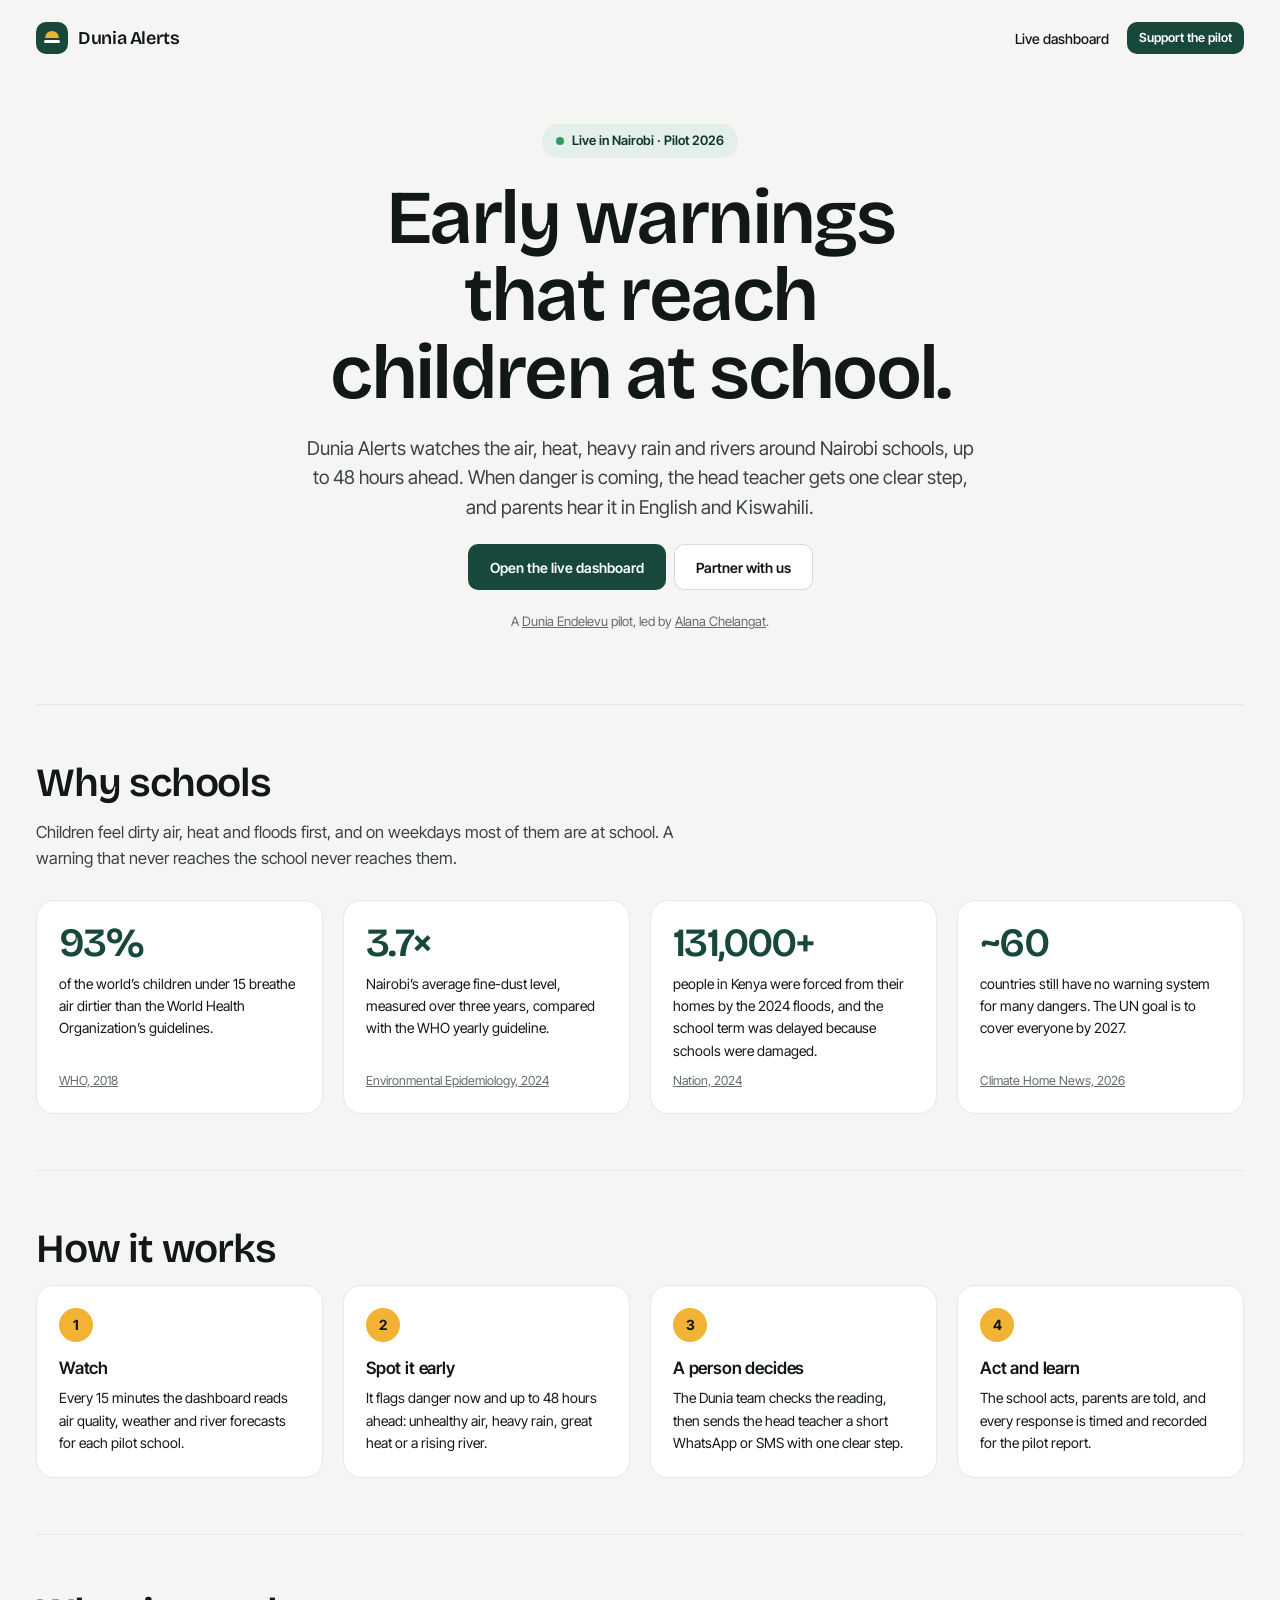
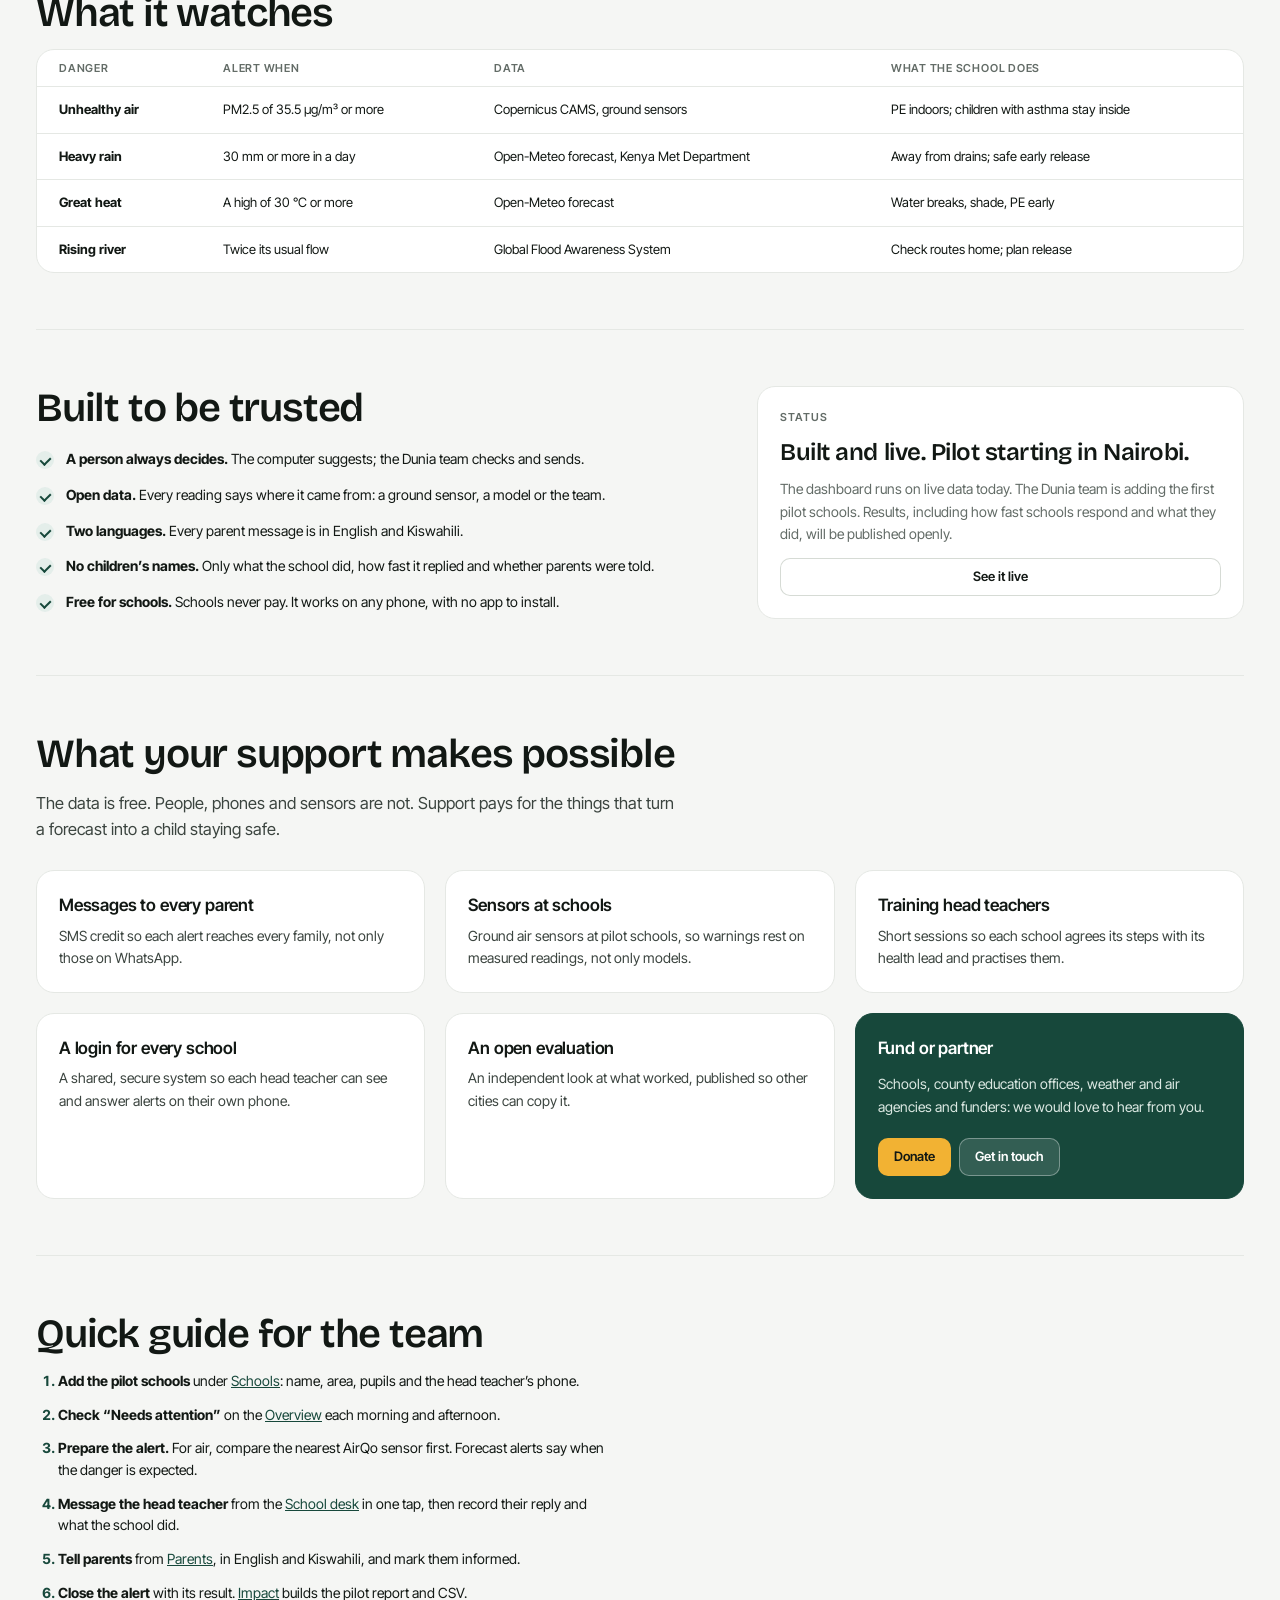
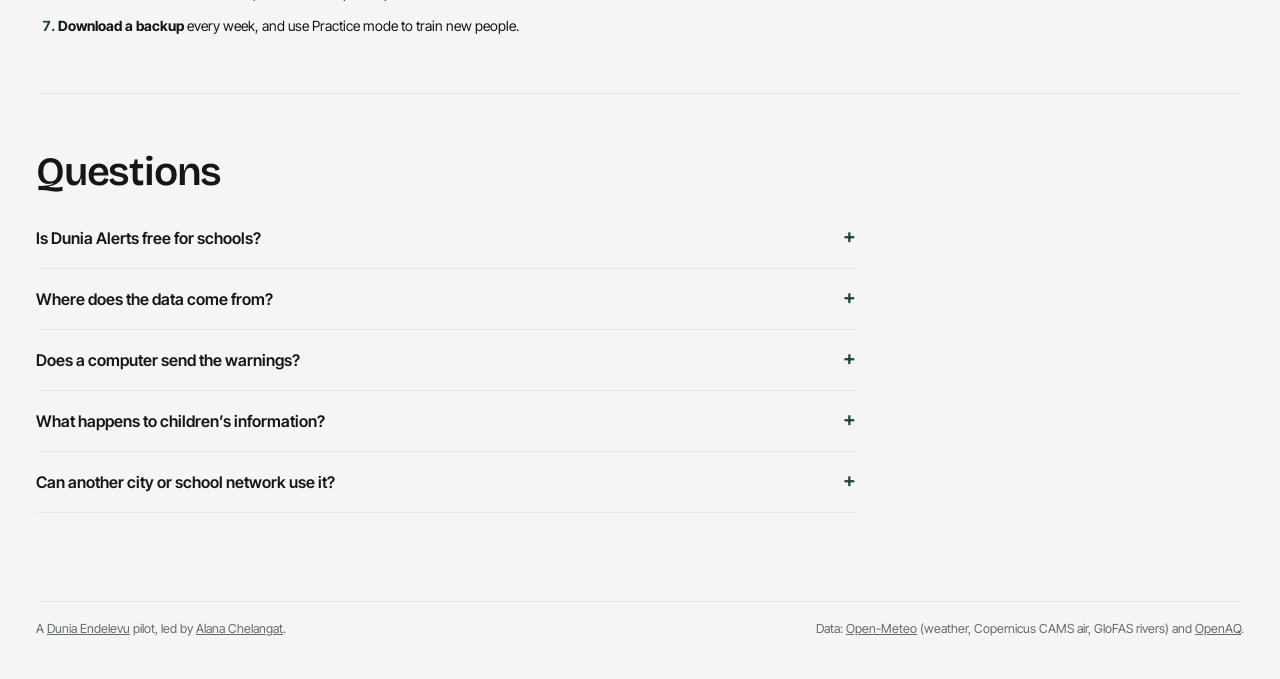
==== about.html @ e5a8f864 "Add funder-facing About page, SEO and security hardening - about.html (/about): why schools, how it " ====
<!doctype html>
<html lang="en">
<head>
<meta charset="utf-8">
<meta name="viewport" content="width=device-width, initial-scale=1, viewport-fit=cover">
<title>About Dunia Alerts · Early warnings for schools in Nairobi</title>
<meta name="description" content="Dunia Alerts warns Nairobi schools about unhealthy air, heat, heavy rain and rising rivers up to 48 hours ahead, and helps head teachers act in time. A Dunia Endelevu pilot led by Alana Chelangat.">
<link rel="canonical" href="https://dunia-alerts.vercel.app/about">
<meta name="theme-color" content="#F5F6F4">
<meta property="og:type" content="website">
<meta property="og:site_name" content="Dunia Alerts">
<meta property="og:title" content="Dunia Alerts · Early warnings that reach children at school">
<meta property="og:description" content="Live air, heat, rain and river warnings for Nairobi schools, with one clear step for the head teacher and messages for parents in English and Kiswahili.">
<meta property="og:url" content="https://dunia-alerts.vercel.app/about">
<meta property="og:image" content="https://dunia-alerts.vercel.app/og-image.png">
<meta property="og:image:width" content="1200">
<meta property="og:image:height" content="630">
<meta property="og:image:alt" content="Dunia Alerts dashboard showing air quality at Nairobi schools and warnings for the next 48 hours">
<meta property="og:locale" content="en_KE">
<meta name="twitter:card" content="summary_large_image">
<meta name="twitter:title" content="Dunia Alerts · Early warnings that reach children at school">
<meta name="twitter:description" content="Live air, heat, rain and river warnings for Nairobi schools. A Dunia Endelevu pilot.">
<meta name="twitter:image" content="https://dunia-alerts.vercel.app/og-image.png">
<link rel="icon" href="favicon.svg" type="image/svg+xml">
<link rel="apple-touch-icon" href="apple-touch-icon.png">
<link rel="manifest" href="site.webmanifest">
<link rel="preload" href="assets/fonts/bricolage-grotesque-latin-wght-normal.woff2" as="font" type="font/woff2" crossorigin>
<link rel="stylesheet" href="assets/app.css">
<script type="application/ld+json">
{
  "@context": "https://schema.org",
  "@graph": [
    {
      "@type": "WebApplication",
      "@id": "https://dunia-alerts.vercel.app/#app",
      "name": "Dunia Alerts",
      "url": "https://dunia-alerts.vercel.app/",
      "description": "Early warning dashboard for schools in Nairobi, Kenya: unhealthy air, heat, heavy rain and rising rivers up to 48 hours ahead, with steps for head teachers and messages for parents in English and Kiswahili.",
      "applicationCategory": "EducationalApplication",
      "operatingSystem": "Any (web browser)",
      "inLanguage": ["en", "sw"],
      "isAccessibleForFree": true,
      "offers": { "@type": "Offer", "price": "0", "priceCurrency": "KES" },
      "areaServed": { "@type": "City", "name": "Nairobi", "containedInPlace": { "@type": "Country", "name": "Kenya" } },
      "publisher": { "@id": "https://dunia-endelevu.vercel.app/#org" },
      "screenshot": "https://dunia-alerts.vercel.app/og-image.png"
    },
    {
      "@type": "NGO",
      "@id": "https://dunia-endelevu.vercel.app/#org",
      "name": "Dunia Endelevu",
      "url": "https://dunia-endelevu.vercel.app/",
      "founder": { "@type": "Person", "name": "Alana Chelangat", "url": "https://alanachelangat.com/" },
      "areaServed": "Kenya"
    },
    {
      "@type": "FAQPage",
      "mainEntity": [
        { "@type": "Question", "name": "Is Dunia Alerts free for schools?", "acceptedAnswer": { "@type": "Answer", "text": "Yes. Schools never pay. The pilot is run by Dunia Endelevu and supported by donors." } },
        { "@type": "Question", "name": "Where does the data come from?", "acceptedAnswer": { "@type": "Answer", "text": "Weather forecasts from Open-Meteo, air quality from the Copernicus Atmosphere Monitoring Service, river flow from the Global Flood Awareness System, and, where available, ground sensors through OpenAQ, including AirQo sensors in Nairobi." } },
        { "@type": "Question", "name": "Does a computer send the warnings?", "acceptedAnswer": { "@type": "Answer", "text": "No. The dashboard suggests an alert when a reading or forecast crosses a safe level. A person on the Dunia team checks it and decides to send it." } },
        { "@type": "Question", "name": "What happens to children's information?", "acceptedAnswer": { "@type": "Answer", "text": "Dunia Alerts never records children's names. It records what the school did, how fast it replied and whether parents were told." } }
      ]
    }
  ]
}
</script>
</head>
<body class="page-about">
<a class="skip" href="#main">Skip to content</a>
<div class="wrap">
  <header class="top top--about">
    <a class="brand" href="./" aria-label="Dunia Alerts, live dashboard">
      <span class="brand__mark" aria-hidden="true"></span>
      <span class="brand__name">Dunia Alerts</span>
    </a>
    <nav class="about-nav" aria-label="Site">
      <a href="./">Live dashboard</a>
      <a class="btn btn--sm" href="https://dunia-endelevu.vercel.app/donate.html">Support the pilot</a>
    </nav>
  </header>

  <main id="main" class="about">
    <section class="a-hero">
      <span class="chip-pill"><span class="pulse" aria-hidden="true"></span>Live in Nairobi · Pilot 2026</span>
      <h1>Early warnings that reach children at school.</h1>
      <p class="a-lead">Dunia Alerts watches the air, heat, heavy rain and rivers around Nairobi schools, up to 48 hours ahead. When danger is coming, the head teacher gets one clear step, and parents hear it in English and Kiswahili.</p>
      <div class="btns a-cta">
        <a class="btn" href="./">Open the live dashboard</a>
        <a class="btn btn--ghost" href="https://dunia-endelevu.vercel.app/contact.html">Partner with us</a>
      </div>
      <p class="a-by">A <a href="https://dunia-endelevu.vercel.app/">Dunia Endelevu</a> pilot, led by <a href="https://alanachelangat.com/">Alana Chelangat</a>.</p>
    </section>

    <section class="a-sec" aria-labelledby="why">
      <h2 id="why">Why schools</h2>
      <p class="a-intro">Children feel dirty air, heat and floods first, and on weekdays most of them are at school. A warning that never reaches the school never reaches them.</p>
      <div class="a-facts">
        <article class="card"><span class="a-num">93%</span><p>of the world’s children under 15 breathe air dirtier than the World Health Organization’s guidelines.</p><a class="a-src" href="https://www.paho.org/en/news/29-10-2018-more-90-worlds-children-breathe-toxic-air-every-day">WHO, 2018</a></article>
        <article class="card"><span class="a-num">3.7×</span><p>Nairobi’s average fine-dust level, measured over three years, compared with the WHO yearly guideline.</p><a class="a-src" href="https://pmc.ncbi.nlm.nih.gov/articles/PMC11115977">Environmental Epidemiology, 2024</a></article>
        <article class="card"><span class="a-num">131,000+</span><p>people in Kenya were forced from their homes by the 2024 floods, and the school term was delayed because schools were damaged.</p><a class="a-src" href="https://nation.africa/kenya/news/education/cs-machogu-postpones-opening-of-schools-to-may-6-4606688">Nation, 2024</a></article>
        <article class="card"><span class="a-num">~60</span><p>countries still have no warning system for many dangers. The UN goal is to cover everyone by 2027.</p><a class="a-src" href="https://www.climatechangenews.com/2026/09/23/despite-real-progress-third-of-countries-still-lack-early-warning-systems/">Climate Home News, 2026</a></article>
      </div>
    </section>

    <section class="a-sec" aria-labelledby="how">
      <h2 id="how">How it works</h2>
      <ol class="a-steps">
        <li class="card"><span class="a-step">1</span><h3>Watch</h3><p>Every 15 minutes the dashboard reads air quality, weather and river forecasts for each pilot school.</p></li>
        <li class="card"><span class="a-step">2</span><h3>Spot it early</h3><p>It flags danger now and up to 48 hours ahead: unhealthy air, heavy rain, great heat or a rising river.</p></li>
        <li class="card"><span class="a-step">3</span><h3>A person decides</h3><p>The Dunia team checks the reading, then sends the head teacher a short WhatsApp or SMS with one clear step.</p></li>
        <li class="card"><span class="a-step">4</span><h3>Act and learn</h3><p>The school acts, parents are told, and every response is timed and recorded for the pilot report.</p></li>
      </ol>
    </section>

    <section class="a-sec" aria-labelledby="watch">
      <h2 id="watch">What it watches</h2>
      <div class="card a-table a-table--stack">
        <div class="tablewrap">
          <table>
            <thead><tr><th>Danger</th><th>Alert when</th><th>Data</th><th>What the school does</th></tr></thead>
            <tbody>
              <tr><td data-label="Danger"><b>Unhealthy air</b></td><td data-label="Alert when">PM2.5 of 35.5 µg/m³ or more</td><td data-label="Data">Copernicus CAMS, ground sensors</td><td data-label="What the school does">PE indoors; children with asthma stay inside</td></tr>
              <tr><td data-label="Danger"><b>Heavy rain</b></td><td data-label="Alert when">30 mm or more in a day</td><td data-label="Data">Open-Meteo forecast, Kenya Met Department</td><td data-label="What the school does">Away from drains; safe early release</td></tr>
              <tr><td data-label="Danger"><b>Great heat</b></td><td data-label="Alert when">A high of 30 °C or more</td><td data-label="Data">Open-Meteo forecast</td><td data-label="What the school does">Water breaks, shade, PE early</td></tr>
              <tr><td data-label="Danger"><b>Rising river</b></td><td data-label="Alert when">Twice its usual flow</td><td data-label="Data">Global Flood Awareness System</td><td data-label="What the school does">Check routes home; plan release</td></tr>
            </tbody>
          </table>
        </div>
      </div>
    </section>

    <section class="a-sec a-split" aria-labelledby="trust">
      <div>
        <h2 id="trust">Built to be trusted</h2>
        <ul class="a-ticks">
          <li><b>A person always decides.</b> The computer suggests; the Dunia team checks and sends.</li>
          <li><b>Open data.</b> Every reading says where it came from: a ground sensor, a model or the team.</li>
          <li><b>Two languages.</b> Every parent message is in English and Kiswahili.</li>
          <li><b>No children’s names.</b> Only what the school did, how fast it replied and whether parents were told.</li>
          <li><b>Free for schools.</b> Schools never pay. It works on any phone, with no app to install.</li>
        </ul>
      </div>
      <div class="card a-status">
        <span class="label">Status</span>
        <p class="a-status__big">Built and live. Pilot starting in Nairobi.</p>
        <p class="muted">The dashboard runs on live data today. The Dunia team is adding the first pilot schools. Results, including how fast schools respond and what they did, will be published openly.</p>
        <a class="btn btn--ghost btn--block" href="./">See it live</a>
      </div>
    </section>

    <section class="a-sec" aria-labelledby="fund">
      <h2 id="fund">What your support makes possible</h2>
      <p class="a-intro">The data is free. People, phones and sensors are not. Support pays for the things that turn a forecast into a child staying safe.</p>
      <div class="a-grid">
        <article class="card"><h3>Messages to every parent</h3><p>SMS credit so each alert reaches every family, not only those on WhatsApp.</p></article>
        <article class="card"><h3>Sensors at schools</h3><p>Ground air sensors at pilot schools, so warnings rest on measured readings, not only models.</p></article>
        <article class="card"><h3>Training head teachers</h3><p>Short sessions so each school agrees its steps with its health lead and practises them.</p></article>
        <article class="card"><h3>A login for every school</h3><p>A shared, secure system so each head teacher can see and answer alerts on their own phone.</p></article>
        <article class="card"><h3>An open evaluation</h3><p>An independent look at what worked, published so other cities can copy it.</p></article>
        <article class="card a-cta-card"><h3>Fund or partner</h3><p>Schools, county education offices, weather and air agencies and funders: we would love to hear from you.</p><div class="btns"><a class="btn btn--sun" href="https://dunia-endelevu.vercel.app/donate.html">Donate</a><a class="btn btn--light" href="https://dunia-endelevu.vercel.app/contact.html">Get in touch</a></div></article>
      </div>
    </section>

    <section class="a-sec" aria-labelledby="guide">
      <h2 id="guide">Quick guide for the team</h2>
      <ol class="a-guide">
        <li><b>Add the pilot schools</b> under <a href="./#schools">Schools</a>: name, area, pupils and the head teacher’s phone.</li>
        <li><b>Check “Needs attention”</b> on the <a href="./#overview">Overview</a> each morning and afternoon.</li>
        <li><b>Prepare the alert.</b> For air, compare the nearest AirQo sensor first. Forecast alerts say when the danger is expected.</li>
        <li><b>Message the head teacher</b> from the <a href="./#desk">School desk</a> in one tap, then record their reply and what the school did.</li>
        <li><b>Tell parents</b> from <a href="./#parents">Parents</a>, in English and Kiswahili, and mark them informed.</li>
        <li><b>Close the alert</b> with its result. <a href="./#impact">Impact</a> builds the pilot report and CSV.</li>
        <li><b>Download a backup</b> every week, and use Practice mode to train new people.</li>
      </ol>
    </section>

    <section class="a-sec" aria-labelledby="faq">
      <h2 id="faq">Questions</h2>
      <div class="a-faq">
        <details><summary>Is Dunia Alerts free for schools?</summary><p>Yes. Schools never pay. The pilot is run by Dunia Endelevu and supported by donors.</p></details>
        <details><summary>Where does the data come from?</summary><p>Weather forecasts from Open-Meteo, air quality from the Copernicus Atmosphere Monitoring Service, river flow from the Global Flood Awareness System, and, where available, ground sensors through OpenAQ, including AirQo sensors in Nairobi.</p></details>
        <details><summary>Does a computer send the warnings?</summary><p>No. The dashboard suggests an alert when a reading or forecast crosses a safe level. A person on the Dunia team checks it and decides to send it.</p></details>
        <details><summary>What happens to children’s information?</summary><p>Dunia Alerts never records children’s names. It records what the school did, how fast it replied and whether parents were told. The pilot’s records stay on the Dunia team’s device and in its backups.</p></details>
        <details><summary>Can another city or school network use it?</summary><p>We hope so. Get in touch through Dunia Endelevu and we will share what we learn from the pilot.</p></details>
      </div>
    </section>
  </main>

  <footer class="foot">
    <span>A <a href="https://dunia-endelevu.vercel.app/">Dunia Endelevu</a> pilot, led by <a href="https://alanachelangat.com/">Alana Chelangat</a>.</span>
    <span>Data: <a href="https://open-meteo.com/">Open-Meteo</a> (weather, Copernicus CAMS air, GloFAS rivers) and <a href="https://openaq.org/">OpenAQ</a>.</span>
  </footer>
</div>
</body>
</html>
---- assets/app.css ----
/* Dunia Alerts. One light, quiet look: white cards on a pale ground, one evergreen accent,
   colour kept for meaning (air bands, rain, heat, status). */
@font-face { font-family: "Inter Tight"; src: url("fonts/inter-tight-latin-wght-normal.woff2") format("woff2"); font-weight: 100 900; font-display: swap; }
@font-face { font-family: "Bricolage Grotesque"; src: url("fonts/bricolage-grotesque-latin-wght-normal.woff2") format("woff2"); font-weight: 200 800; font-display: swap; }

:root {
  color-scheme: light;
  --ground: #F5F6F4;
  --card: #FFFFFF;
  --soft: #F3F5F2;
  --line: #E5E8E4;
  --line-2: #D6DBD5;
  --ink: #121814;
  --ink-2: #3B443F;
  --muted: #636C67;
  --faint: #A4ABA7;
  --accent: #17483B;
  --accent-2: #0F362C;
  --accent-soft: #E4EEEA;
  --sun: #F2B233;
  --sun-soft: #FDF2D8;
  --aq-good: #3BAE6E; --aq-moderate: #D9B22F; --aq-usg: #EE8424; --aq-unhealthy: #DD4339; --aq-very: #8A4CCB; --aq-hazardous: #7A1D2C;
  --rain: #3B78D4; --heat: #E5602A; --ok: #2E9A5F; --wait: #D98A1C; --bad: #C8423A;
  --display: "Bricolage Grotesque", "Inter Tight", system-ui, sans-serif;
  --ui: "Inter Tight", system-ui, -apple-system, "Segoe UI", Roboto, sans-serif;
  --mono: ui-monospace, "SFMono-Regular", Menlo, Consolas, monospace;
  --r: 18px;
  --gap: 20px;
  --gutter: max(16px, env(safe-area-inset-left, 0px));
}
* { box-sizing: border-box; }
html { -webkit-text-size-adjust: 100%; }
body { margin: 0; background: var(--ground); color: var(--ink); font-family: var(--ui); font-size: 14px; line-height: 1.5; -webkit-font-smoothing: antialiased; }
button, input, select, textarea { font: inherit; color: inherit; }
button { cursor: pointer; }
a { color: var(--accent); }
:focus-visible { outline: 2px solid var(--accent); outline-offset: 2px; border-radius: 6px; }
.num { font-variant-numeric: tabular-nums; }
.muted { color: var(--muted); }
.mono { font-family: var(--mono); font-size: 11.5px; white-space: nowrap; color: var(--muted); }
.label { font-size: 11px; font-weight: 600; letter-spacing: .08em; text-transform: uppercase; color: var(--muted); }
.sr { position: absolute; width: 1px; height: 1px; overflow: hidden; clip: rect(0 0 0 0); white-space: nowrap; }
.skip { position: absolute; left: -999px; top: 8px; z-index: 50; padding: 8px 12px; border-radius: 8px; background: var(--ink); color: #fff; }
.skip:focus { left: 8px; }

.wrap { max-width: 1240px; margin: 0 auto; padding: 0 max(var(--gutter), env(safe-area-inset-right, 0px)) 40px var(--gutter); }

/* header */
.top { display: grid; grid-template-columns: 1fr auto 1fr; align-items: center; gap: 16px; min-height: 76px; }
.brand { justify-self: start; display: inline-flex; align-items: center; gap: 10px; color: var(--ink); text-decoration: none; }
.brand__mark { position: relative; flex: 0 0 auto; width: 32px; height: 32px; border-radius: 10px; background: var(--accent); }
.brand__mark::before { content: ""; position: absolute; left: 9px; top: 9px; width: 14px; height: 7px; border-radius: 7px 7px 0 0; background: var(--sun); }
.brand__mark::after { content: ""; position: absolute; left: 8px; right: 8px; top: 18px; height: 3px; border-radius: 2px; background: #fff; }
.brand__name { font-family: var(--display); font-weight: 600; font-size: 18px; letter-spacing: -0.02em; }
.seg { display: inline-flex; gap: 2px; padding: 3px; border-radius: 12px; background: #ECEFEB; }
.seg button { display: inline-flex; align-items: center; justify-content: center; gap: 7px; border: 0; background: none; padding: 7px 14px; border-radius: 9px; font-size: 13px; font-weight: 500; color: var(--ink-2); white-space: nowrap; }
.seg button:hover { color: var(--ink); }
.seg button[aria-pressed="true"], .seg button[aria-current="page"] { background: #fff; color: var(--ink); box-shadow: 0 1px 2px rgba(18, 24, 20, .08), 0 0 0 1px rgba(18, 24, 20, .04); }
.modes { justify-self: end; }
.bar-end .modes { justify-self: auto; }
.tabs { display: inline-flex; gap: 2px; padding: 3px; border-radius: 12px; background: #ECEFEB; }
.tabs button { display: inline-flex; align-items: center; gap: 7px; border: 0; background: none; padding: 8px 14px; border-radius: 9px; font-size: 13px; font-weight: 500; color: var(--ink-2); white-space: nowrap; }
.tabs button:hover { color: var(--ink); }
.tabs button[aria-current="page"] { background: #fff; color: var(--ink); box-shadow: 0 1px 2px rgba(18, 24, 20, .08), 0 0 0 1px rgba(18, 24, 20, .04); }
.tabs svg { width: 17px; height: 17px; fill: none; stroke: currentColor; stroke-width: 1.8; stroke-linecap: round; stroke-linejoin: round; }

.note { display: flex; flex-wrap: wrap; justify-content: center; align-items: center; gap: 6px 12px; width: fit-content; max-width: 100%; margin: 0 auto 24px; padding: 7px 14px; border-radius: 999px; background: var(--sun-soft); color: #6B4A06; font-size: 13px; text-align: center; }
.note--live { background: var(--accent-soft); color: var(--accent-2); }
.note--warn { background: #FBE6E3; color: #7A2620; }
.note b { font-weight: 600; }

main { display: flex; flex-direction: column; gap: var(--gap); outline: none; }

/* building blocks */
.card { min-width: 0; background: var(--card); border: 1px solid var(--line); border-radius: var(--r); padding: 22px; }
.card--flush { padding: 0; overflow: hidden; }
.card__head { display: flex; flex-wrap: wrap; align-items: center; justify-content: space-between; gap: 8px 12px; margin-bottom: 16px; }
.card__title { margin: 0; font-size: 15px; font-weight: 600; letter-spacing: -0.005em; }
.h { margin: 0; font-family: var(--display); font-weight: 600; font-size: 22px; letter-spacing: -0.02em; line-height: 1.15; }
.stack { display: flex; flex-direction: column; gap: var(--gap); min-width: 0; }
.vstack { display: flex; flex-direction: column; gap: 10px; }
.row { display: flex; align-items: baseline; justify-content: space-between; gap: 12px; }
.row > :last-child { text-align: right; }
.divider { height: 1px; background: var(--line); margin: 18px 0; border: 0; }
.grid-main { display: grid; grid-template-columns: minmax(0, 1fr) 340px; gap: var(--gap); align-items: start; }
.grid-2 { display: grid; grid-template-columns: repeat(2, minmax(0, 1fr)); gap: var(--gap); }
.span-2 { grid-column: 1 / -1; }
.grid-main--fill { align-items: stretch; }
.card--map { display: flex; flex-direction: column; }
.card--map .mapbox { flex: 1; display: flex; align-items: center; }

.stats { display: grid; grid-template-columns: repeat(4, minmax(0, 1fr)); gap: var(--gap); }
.stats--5 { grid-template-columns: repeat(5, minmax(0, 1fr)); }
.tile { background: var(--card); border: 1px solid var(--line); border-radius: var(--r); padding: 18px 20px; display: flex; flex-direction: column; gap: 4px; min-width: 0; }
.tile__value { font-family: var(--display); font-weight: 600; font-size: 30px; letter-spacing: -0.03em; line-height: 1.1; display: flex; align-items: baseline; gap: 8px; flex-wrap: wrap; }
.tile__value small { font-family: var(--ui); font-size: 13px; font-weight: 500; letter-spacing: 0; color: var(--muted); }
.tile__sub { font-size: 12.5px; color: var(--muted); }

.btn { display: inline-flex; align-items: center; justify-content: center; gap: 8px; min-height: 38px; padding: 0 16px; border-radius: 10px; border: 0; background: var(--accent); color: #fff; font-size: 13px; font-weight: 600; text-decoration: none; white-space: nowrap; }
.btn:hover { background: var(--accent-2); }
.btn svg { width: 16px; height: 16px; fill: none; stroke: currentColor; stroke-width: 1.9; stroke-linecap: round; stroke-linejoin: round; }
.btn--ghost { background: #fff; color: var(--ink); box-shadow: inset 0 0 0 1px var(--line-2); }
.btn--ghost:hover { background: var(--soft); }
.btn--quiet { background: var(--soft); color: var(--ink); }
.btn--quiet:hover { background: #E8ECE7; }
.btn--sm { min-height: 32px; padding: 0 12px; font-size: 12.5px; }
.btn--block { width: 100%; }
.btn--danger { background: #fff; color: var(--bad); box-shadow: inset 0 0 0 1px #F0C9C5; }
.btn:disabled { opacity: .45; cursor: default; }
.btns { display: flex; flex-wrap: wrap; gap: 8px; }
.link { border: 0; background: none; padding: 0; color: var(--accent); font-weight: 600; text-decoration: underline; text-underline-offset: 3px; }
.field { display: flex; flex-direction: column; gap: 6px; min-width: 0; }
.field > span { font-size: 12.5px; font-weight: 500; color: var(--ink-2); }
.input, .select, .textarea { width: 100%; min-height: 40px; padding: 8px 12px; border-radius: 10px; border: 1px solid var(--line-2); background: #fff; }
.textarea { min-height: 72px; resize: vertical; }
.input:focus, .select:focus, .textarea:focus { outline: none; border-color: var(--accent); box-shadow: 0 0 0 3px var(--accent-soft); }
.form { display: flex; flex-direction: column; gap: 14px; }
.form2 { display: grid; grid-template-columns: 1fr 1fr; gap: 12px; }
.pills { display: flex; flex-wrap: wrap; gap: 6px; }
.pill { border: 0; padding: 7px 12px; border-radius: 999px; background: var(--soft); box-shadow: inset 0 0 0 1px var(--line); font-size: 12.5px; font-weight: 500; color: var(--ink-2); }
.pill[aria-pressed="true"] { background: var(--accent); color: #fff; box-shadow: none; }

.lvl { display: inline-flex; align-items: center; gap: 6px; padding: 3px 10px; border-radius: 999px; font-size: 12px; font-weight: 600; background: color-mix(in srgb, var(--c) 13%, #fff); color: color-mix(in srgb, var(--c) 78%, #000); white-space: nowrap; }
.lvl::before { content: ""; width: 6px; height: 6px; border-radius: 50%; background: var(--c); }
.hz { display: inline-flex; flex: 0 0 auto; align-items: center; justify-content: center; width: 36px; height: 36px; border-radius: 11px; background: color-mix(in srgb, var(--c) 12%, #fff); color: var(--c); }
.hz svg { width: 19px; height: 19px; fill: none; stroke: currentColor; stroke-width: 2; stroke-linecap: round; stroke-linejoin: round; }
.status { display: inline-flex; align-items: center; gap: 6px; font-size: 12.5px; color: var(--ink-2); white-space: nowrap; }
.dot { width: 7px; height: 7px; border-radius: 50%; flex: 0 0 auto; background: var(--faint); }
.scale { position: relative; display: grid; grid-template-columns: repeat(6, 1fr); gap: 3px; margin: 6px 0 2px; }
.scale span { height: 6px; border-radius: 3px; }
.scale i { position: absolute; top: 50%; width: 14px; height: 14px; margin: -7px 0 0 -7px; border-radius: 50%; background: #fff; box-shadow: 0 0 0 2.5px var(--ink), 0 1px 4px rgba(0, 0, 0, .2); }
.big { font-family: var(--display); font-weight: 600; font-size: 48px; line-height: .95; letter-spacing: -0.04em; }
.empty { display: flex; flex-direction: column; align-items: center; gap: 10px; padding: 36px 20px; text-align: center; color: var(--muted); }
.empty .h { color: var(--ink); font-size: 18px; }
.empty .btn { margin-top: 6px; }

/* map */
.mapbox { position: relative; border-radius: 14px; background: var(--soft); overflow: hidden; }
.map { display: block; width: 100%; height: auto; max-height: 520px; }
.map .bar-g { cursor: pointer; }
.map .bar-g:focus { outline: none; }
.map .bar-g:focus-visible polygon:last-of-type { stroke: var(--accent); stroke-width: 2; }
.map text { font-family: var(--ui); }
.keys { display: flex; flex-wrap: wrap; justify-content: center; gap: 4px 14px; margin-top: 14px; font-size: 12px; color: var(--ink-2); }
.keys span { display: inline-flex; align-items: center; gap: 6px; }
.keys i { width: 9px; height: 9px; border-radius: 3px; }

/* alert rows */
.alist { display: flex; flex-direction: column; }
.arow { display: grid; grid-template-columns: 36px minmax(0, 1fr) 150px 150px; align-items: center; gap: 14px; width: 100%; padding: 12px 10px; border: 0; border-radius: 12px; background: none; text-align: left; }
.arow + .arow { box-shadow: 0 -1px 0 var(--line); }
.arow:hover { background: var(--soft); }
.arow[aria-current="true"] { background: var(--accent-soft); }
.arow__main { display: flex; flex-direction: column; min-width: 0; }
.arow__main b { font-weight: 600; overflow: hidden; text-overflow: ellipsis; white-space: nowrap; }
.arow__main span { font-size: 12.5px; color: var(--muted); overflow: hidden; text-overflow: ellipsis; white-space: nowrap; }
.arow__time { font-size: 12.5px; color: var(--muted); }
.arow--compact { grid-template-columns: 36px minmax(0, 1fr) auto; padding-inline: 6px; }
.suggest { display: grid; grid-template-columns: 36px minmax(0, 1fr) 170px auto; align-items: center; gap: 14px; padding: 12px 0; }
.suggest + .suggest { border-top: 1px solid var(--line); }
.suggest .arow__main span { white-space: normal; }
.suggest__when { font-size: 12.5px; font-weight: 500; color: var(--ink-2); }
.group-label { margin: 6px 0 2px; }
.group-label ~ .group-label { margin-top: 18px; }
.allclear { display: flex; align-items: center; justify-content: center; gap: 10px; padding: 18px; border-radius: 12px; background: var(--soft); color: var(--ink-2); }
.pulse { display: inline-block; width: 8px; height: 8px; margin-right: 8px; border-radius: 50%; background: var(--ok); box-shadow: 0 0 0 0 rgba(46, 154, 95, .5); animation: pulse 2.4s ease-out infinite; vertical-align: 1px; }
@keyframes pulse { 0% { box-shadow: 0 0 0 0 rgba(46, 154, 95, .45); } 70% { box-shadow: 0 0 0 8px rgba(46, 154, 95, 0); } 100% { box-shadow: 0 0 0 0 rgba(46, 154, 95, 0); } }
.fc-key { display: inline-flex; align-items: center; gap: 6px; font-size: 11.5px; color: var(--muted); }
.fc-key i { display: inline-block; width: 12px; height: 3px; border-radius: 2px; }
.fc-key .k-pm { background: var(--accent); }
.fc-key .k-rain { background: var(--rain); opacity: .6; height: 8px; width: 6px; margin-left: 6px; }
.fc-key .k-line { width: 12px; height: 0; border-top: 1.5px dashed var(--aq-usg); margin-left: 6px; border-radius: 0; }
.srcs { list-style: none; margin: 12px 0 0; padding: 0; display: flex; flex-direction: column; gap: 12px; font-size: 13px; }
.src { display: grid; grid-template-columns: 10px minmax(0, 1fr); gap: 10px; align-items: start; }
.src .dot { margin-top: 6px; }

/* desk */
.toolbar { display: flex; flex-wrap: wrap; align-items: center; justify-content: space-between; gap: 12px; }
.toolbar--center { justify-content: center; }
.toolbar .select { width: auto; min-width: 240px; }
.alerthead { display: flex; align-items: center; gap: 12px; }
.alerthead > div { flex: 1; min-width: 0; }
.reading { display: flex; align-items: center; gap: 16px; margin: 22px 0 10px; }
.reading__meta { display: flex; flex-direction: column; gap: 2px; }
.stepbox { margin-top: 18px; padding: 14px 16px; border-radius: 12px; background: var(--soft); }
.stepbox p { margin: 4px 0 0; }
.flow { display: flex; flex-direction: column; margin: 24px 0 0; padding: 0; list-style: none; }
.flow li { position: relative; display: grid; grid-template-columns: 28px minmax(0, 1fr); gap: 14px; padding-bottom: 20px; }
.flow li::before { content: ""; position: absolute; left: 13px; top: 28px; bottom: 0; width: 2px; background: var(--line); }
.flow li:last-child { padding-bottom: 0; }
.flow li:last-child::before { display: none; }
.flow__n { display: inline-flex; align-items: center; justify-content: center; width: 28px; height: 28px; border-radius: 50%; background: #fff; box-shadow: inset 0 0 0 1.5px var(--line-2); font-size: 12px; font-weight: 600; color: var(--muted); }
.flow li.is-done .flow__n { background: var(--ok); box-shadow: none; color: #fff; }
.flow li.is-done::before { background: var(--ok); }
.flow li.is-now .flow__n { background: var(--sun); box-shadow: none; color: var(--ink); }
.flow__body { display: flex; flex-direction: column; gap: 3px; min-width: 0; padding-top: 3px; }
.flow__title { font-weight: 600; }
.flow__panel { display: flex; flex-direction: column; align-items: flex-start; gap: 12px; margin-top: 10px; padding: 14px; border-radius: 12px; background: var(--soft); }
.flow__panel > .field { align-self: stretch; }
.level { display: flex; flex-direction: column; gap: 6px; padding: 12px 14px; border-radius: 12px; background: var(--soft); }
details.more summary { cursor: pointer; font-weight: 600; color: var(--accent); list-style: none; }
details.more summary::-webkit-details-marker { display: none; }
details.more[open] summary { margin-bottom: 12px; }

/* phones (message previews) */
.phones { display: flex; flex-wrap: wrap; justify-content: center; gap: 32px; }
.phonecol { display: flex; flex-direction: column; align-items: center; gap: 14px; width: 290px; max-width: 100%; }
.phonecol__head { display: flex; justify-content: space-between; align-items: baseline; width: 100%; padding: 0 6px; }
.phone { width: 100%; border-radius: 36px; padding: 10px; background: #fff; box-shadow: 0 0 0 1px var(--line-2), 0 30px 50px -34px rgba(18, 24, 20, .45); }
.phone__screen { border-radius: 28px; box-shadow: inset 0 0 0 1px var(--line); min-height: 340px; display: flex; flex-direction: column; overflow: hidden; }
.phone__top { display: flex; flex-direction: column; align-items: center; gap: 4px; padding: 18px 12px 12px; border-bottom: 1px solid var(--line); }
.phone__avatar { width: 36px; height: 36px; border-radius: 50%; background: var(--accent); color: #fff; display: inline-flex; align-items: center; justify-content: center; font-size: 11px; font-weight: 700; letter-spacing: .04em; }
.phone__body { flex: 1; padding: 16px 12px; display: flex; flex-direction: column; gap: 6px; background: var(--wall, #fff); }
.bubble { align-self: flex-start; max-width: 92%; padding: 10px 12px; border-radius: 16px 16px 16px 5px; background: var(--soft); font-size: 13px; line-height: 1.45; white-space: pre-wrap; overflow-wrap: anywhere; }
.phone--wa .phone__body { --wall: #F2EFE9; }
.phone--wa .bubble { background: #fff; box-shadow: 0 1px 1px rgba(0, 0, 0, .08); }
.phone__meta { align-self: flex-start; font-size: 11px; color: var(--muted); padding-left: 4px; }

/* impact */
.wk { display: flex; align-items: stretch; gap: clamp(6px, 1.6vw, 20px); }
.wk__col { flex: 1 1 0; min-width: 0; display: flex; flex-direction: column; align-items: center; gap: 8px; }
.wk__plot { width: 100%; max-width: 64px; height: 180px; display: flex; flex-direction: column; justify-content: flex-end; align-items: center; gap: 5px; border-bottom: 1px solid var(--line-2); }
.wk__stack { width: 100%; display: flex; flex-direction: column; gap: 2px; }
.wk__stack i { display: block; min-height: 3px; border-radius: 4px; }
.wk__n { font-size: 12px; font-weight: 600; color: var(--ink-2); }
.wk__l { font-size: 11px; color: var(--muted); white-space: nowrap; }
.hbars { display: flex; flex-direction: column; gap: 12px; }
.hbar { display: grid; grid-template-columns: 100px minmax(0, 1fr) 32px; align-items: center; gap: 12px; }
.hbar > span:last-child { text-align: right; color: var(--muted); }
.hbar__track { height: 12px; border-radius: 4px; background: var(--soft); overflow: hidden; }
.hbar__track i { display: block; height: 100%; min-width: 3px; border-radius: 4px; }
.hbar--stack { grid-template-columns: minmax(0, 1fr) auto; row-gap: 6px; }
.hbar--stack > span:first-child { grid-column: 1; grid-row: 1; }
.hbar--stack > span:last-child { grid-column: 2; grid-row: 1; }
.hbar--stack .hbar__track { grid-column: 1 / -1; grid-row: 2; }
.hbar--stack .hbar__track { height: 7px; }
.chart { display: block; width: 100%; height: auto; }
.tablewrap { overflow-x: auto; margin: 0 -22px -22px; }
table { width: 100%; border-collapse: collapse; font-size: 13px; }
th { text-align: left; font-weight: 600; font-size: 11px; letter-spacing: .07em; text-transform: uppercase; color: var(--muted); padding: 10px 22px; border-bottom: 1px solid var(--line); white-space: nowrap; }
td { padding: 13px 22px; border-bottom: 1px solid var(--line); white-space: nowrap; }
tr:last-child td { border-bottom: 0; }
td.r, th.r { text-align: right; }
tbody tr.is-click { cursor: pointer; }
tbody tr.is-click:hover td { background: var(--soft); }

.foot { display: flex; flex-wrap: wrap; justify-content: space-between; gap: 6px 20px; margin-top: 32px; padding-top: 18px; border-top: 1px solid var(--line); color: var(--muted); font-size: 12.5px; }
.foot a { color: inherit; }
.toast { position: fixed; left: 50%; bottom: calc(24px + env(safe-area-inset-bottom, 0px)); z-index: 40; transform: translate(-50%, 16px); opacity: 0; padding: 10px 16px; border-radius: 12px; background: var(--ink); color: #fff; font-size: 13px; transition: opacity .25s, transform .25s; pointer-events: none; max-width: calc(100vw - 32px); text-align: center; }
.toast.is-on { opacity: 1; transform: translate(-50%, 0); }

/* About page */
.top--about { grid-template-columns: 1fr auto; }
.about-nav { display: flex; align-items: center; gap: 18px; font-size: 14px; font-weight: 500; }
.about-nav a:not(.btn) { color: var(--ink); text-decoration: none; }
.about-nav a:not(.btn):hover { color: var(--accent); }
.nav-about { justify-self: end; margin-right: 10px; font-size: 13px; font-weight: 500; color: var(--ink-2); text-decoration: none; }
.nav-about:hover { color: var(--accent); }
.top .bar-end { justify-self: end; display: flex; align-items: center; gap: 6px; }
.about { gap: 0; }
.a-hero { display: flex; flex-direction: column; align-items: center; text-align: center; gap: 22px; padding: 48px 0 72px; }
.a-hero h1 { margin: 0; max-width: 15ch; font-family: var(--display); font-weight: 600; font-size: clamp(40px, 6.4vw, 76px); line-height: 1.02; letter-spacing: -0.035em; text-wrap: balance; }
.a-lead { margin: 0; max-width: 62ch; font-size: clamp(16px, 1.6vw, 19px); line-height: 1.55; color: var(--ink-2); text-wrap: pretty; }
.a-cta { justify-content: center; }
.a-cta .btn { min-height: 46px; padding: 0 22px; font-size: 14px; }
.a-by { margin: 0; font-size: 13px; color: var(--muted); }
.a-by a { color: inherit; }
.chip-pill { display: inline-flex; align-items: center; padding: 7px 14px; border-radius: 999px; background: var(--accent-soft); color: var(--accent-2); font-size: 13px; font-weight: 600; }
.a-sec { padding: 56px 0; border-top: 1px solid var(--line); }
.a-sec h2 { margin: 0 0 14px; font-family: var(--display); font-weight: 600; font-size: clamp(28px, 3.4vw, 40px); letter-spacing: -0.03em; line-height: 1.1; }
.a-sec h3 { margin: 0 0 6px; font-size: 17px; font-weight: 600; letter-spacing: -0.01em; }
.a-sec p { margin: 0; line-height: 1.6; }
.a-intro { max-width: 64ch; margin-bottom: 28px !important; font-size: 16.5px; color: var(--ink-2); }
.a-facts { display: grid; grid-template-columns: repeat(4, minmax(0, 1fr)); gap: var(--gap); }
.a-facts .card { display: flex; flex-direction: column; gap: 10px; }
.a-num { font-family: var(--display); font-weight: 600; font-size: 40px; letter-spacing: -0.04em; line-height: 1; color: var(--accent); }
.a-src { margin-top: auto; font-size: 12.5px; color: var(--muted); }
.a-steps { list-style: none; margin: 8px 0 0; padding: 0; display: grid; grid-template-columns: repeat(4, minmax(0, 1fr)); gap: var(--gap); counter-reset: none; }
.a-step { display: inline-flex; align-items: center; justify-content: center; width: 34px; height: 34px; margin-bottom: 14px; border-radius: 50%; background: var(--sun); font-weight: 700; }
.a-table { padding: 0; overflow: hidden; }
.a-table .tablewrap { margin: 0; }
.a-split { display: grid; grid-template-columns: minmax(0, 1.4fr) minmax(280px, 1fr); gap: 40px; align-items: start; }
.a-ticks { list-style: none; margin: 18px 0 0; padding: 0; display: flex; flex-direction: column; gap: 14px; }
.a-ticks li { position: relative; padding-left: 30px; line-height: 1.55; }
.a-ticks li::before { content: ""; position: absolute; left: 0; top: 3px; width: 18px; height: 18px; border-radius: 50%; background: var(--accent-soft); }
.a-ticks li::after { content: ""; position: absolute; left: 6px; top: 7px; width: 5px; height: 8px; border: solid var(--accent); border-width: 0 2px 2px 0; transform: rotate(45deg); }
.a-status { display: flex; flex-direction: column; gap: 12px; }
.a-status__big { font-family: var(--display); font-size: 24px !important; font-weight: 600; letter-spacing: -0.02em; line-height: 1.2 !important; }
.a-grid { display: grid; grid-template-columns: repeat(3, minmax(0, 1fr)); gap: var(--gap); }
.a-grid .card p { color: var(--ink-2); }
.a-cta-card { background: var(--accent); color: #fff; border-color: var(--accent); display: flex; flex-direction: column; gap: 6px; }
.a-cta-card p { color: #DCE9E3 !important; margin-bottom: 14px !important; }
.btn--sun { background: var(--sun); color: var(--ink); }
.btn--sun:hover { background: #E7A61F; }
.btn--light { background: rgba(255, 255, 255, .12); color: #fff; box-shadow: inset 0 0 0 1px rgba(255, 255, 255, .35); }
.btn--light:hover { background: rgba(255, 255, 255, .2); }
.a-guide { margin: 8px 0 0; padding-left: 22px; display: flex; flex-direction: column; gap: 12px; max-width: 72ch; line-height: 1.55; }
.a-guide li::marker { font-weight: 700; color: var(--accent); }
.a-faq { display: flex; flex-direction: column; max-width: 820px; }
.a-faq details { border-bottom: 1px solid var(--line); padding: 18px 0; }
.a-faq summary { cursor: pointer; font-weight: 600; font-size: 16px; list-style: none; display: flex; justify-content: space-between; gap: 16px; }
.a-faq summary::-webkit-details-marker { display: none; }
.a-faq summary::after { content: "+"; font-size: 20px; line-height: 1; color: var(--accent); }
.a-faq details[open] summary::after { content: "–"; }
.a-faq details p { margin-top: 10px; color: var(--ink-2); max-width: 70ch; }
@media (max-width: 1100px) {
  .a-facts, .a-steps { grid-template-columns: repeat(2, minmax(0, 1fr)); }
  .a-grid { grid-template-columns: repeat(2, minmax(0, 1fr)); }
}
@media (max-width: 1100px) {
  .tabs button span { display: none; }
  .tabs button { padding: 8px 12px; }
  .stats--5 { grid-template-columns: repeat(3, minmax(0, 1fr)); }
}
@media (max-width: 960px) {
  .grid-main, .grid-2 { grid-template-columns: minmax(0, 1fr); }
  .stats { grid-template-columns: repeat(2, minmax(0, 1fr)); }
  .arow { grid-template-columns: 36px minmax(0, 1fr) auto; }
  .arow__time { display: none; }
}
@media (max-width: 720px) {
  :root { --gap: 14px; --r: 16px; }
  .a-split { grid-template-columns: minmax(0, 1fr); gap: 24px; }
  .a-grid, .a-facts, .a-steps { grid-template-columns: minmax(0, 1fr); }
  .a-hero { padding: 28px 0 48px; }
  .a-sec { padding: 40px 0; }
  .about-nav { gap: 12px; font-size: 13px; }
  .brand__name { white-space: nowrap; }
  .a-table--stack { padding: 6px 18px; }
  .a-table--stack .tablewrap { margin: 0; overflow: visible; }
  .a-table--stack thead { display: none; }
  .a-table--stack table, .a-table--stack tbody, .a-table--stack tr, .a-table--stack td { display: block; width: 100%; }
  .a-table--stack tr { padding: 14px 0; border-bottom: 1px solid var(--line); }
  .a-table--stack tr:last-child { border-bottom: 0; }
  .a-table--stack td { padding: 3px 0; border: 0; white-space: normal; }
  .a-table--stack td:first-child { font-size: 16px; padding-bottom: 6px; }
  .a-table--stack td:not(:first-child) { display: grid; grid-template-columns: 112px minmax(0, 1fr); gap: 10px; }
  .a-table--stack td:not(:first-child)::before { content: attr(data-label); color: var(--muted); font-size: 12.5px; }
  .page-about .wrap { padding-bottom: 40px; }
  .nav-about { margin-right: 4px; }
  .wrap { padding-bottom: calc(96px + env(safe-area-inset-bottom, 0px)); }
  .top { grid-template-columns: 1fr auto; min-height: 64px; }
  .tabs { position: fixed; z-index: 30; left: 0; right: 0; bottom: 0; display: grid; grid-template-columns: repeat(5, 1fr); gap: 0; padding: 6px 6px calc(6px + env(safe-area-inset-bottom, 0px)); border-radius: 0; background: rgba(255, 255, 255, .96); backdrop-filter: blur(10px); box-shadow: 0 -1px 0 var(--line); }
  .tabs button { flex-direction: column; gap: 3px; padding: 6px 2px; font-size: 11px; border-radius: 10px; }
  .tabs button span { display: block; }
  .tabs button[aria-current="page"] { background: var(--accent-soft); color: var(--accent); box-shadow: none; }
  .tabs svg { width: 21px; height: 21px; }
  .note { border-radius: 14px; margin-bottom: 16px; }
  .card { padding: 18px; }
  .tablewrap { margin: 0 -18px -18px; }
  th, td { padding-inline: 18px; }
  .stats--5 { grid-template-columns: repeat(2, minmax(0, 1fr)); }
  .tile { padding: 14px 16px; }
  .tile__value { font-size: 26px; }
  .big { font-size: 42px; }
  .form2 { grid-template-columns: 1fr; }
  .toolbar { flex-direction: column; align-items: stretch; }
  .toolbar .select { min-width: 0; width: 100%; max-width: none !important; }
  .toolbar > .seg { align-self: center; }
  .pills--scroll { flex-wrap: nowrap; overflow-x: auto; padding-bottom: 2px; }
  .pills--scroll .pill { flex: 0 0 auto; }
  .hide-sm { display: none; }
  .suggest { grid-template-columns: 36px minmax(0, 1fr); row-gap: 8px; }
  .suggest__when, .suggest .btns { grid-column: 2; }
  .phone__screen { min-height: 0; }
  .phone__body { min-height: 180px; }
  .hbar { grid-template-columns: 86px minmax(0, 1fr) 28px; }
  .toast { bottom: calc(92px + env(safe-area-inset-bottom, 0px)); }
  .foot { flex-direction: column; }
}
@media (max-width: 420px) {
  .about-nav a:not(.btn) { display: none; }
}
@media (max-width: 380px) {
  .brand__name { font-size: 16px; }
  .seg button { padding: 7px 11px; }
}
@media (min-width: 721px) and (max-width: 960px) { .suggest { grid-template-columns: 36px minmax(0, 1fr) auto; } .suggest__when { grid-column: 2; grid-row: 2; } .suggest .btns { grid-row: 1 / span 2; grid-column: 3; } }
@media (prefers-reduced-motion: reduce) { .toast { transition: none; } .pulse { animation: none; } }
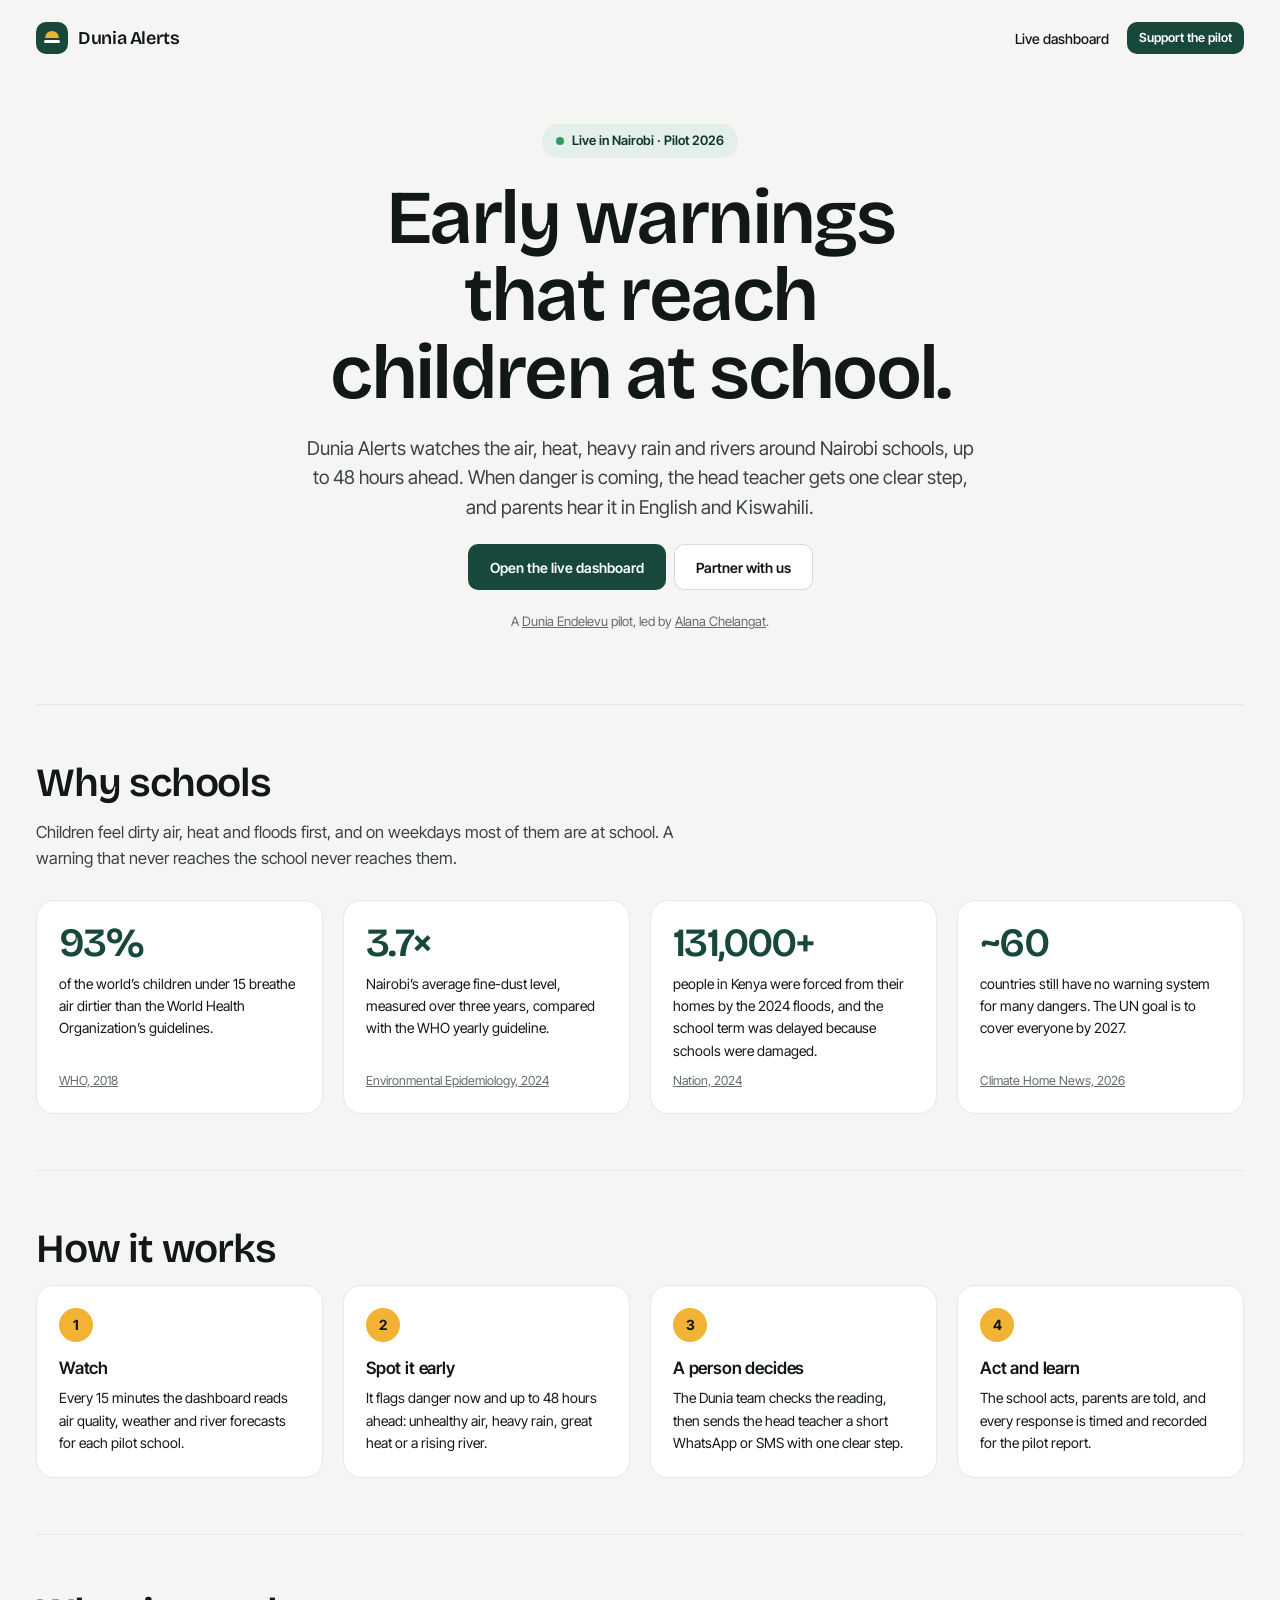
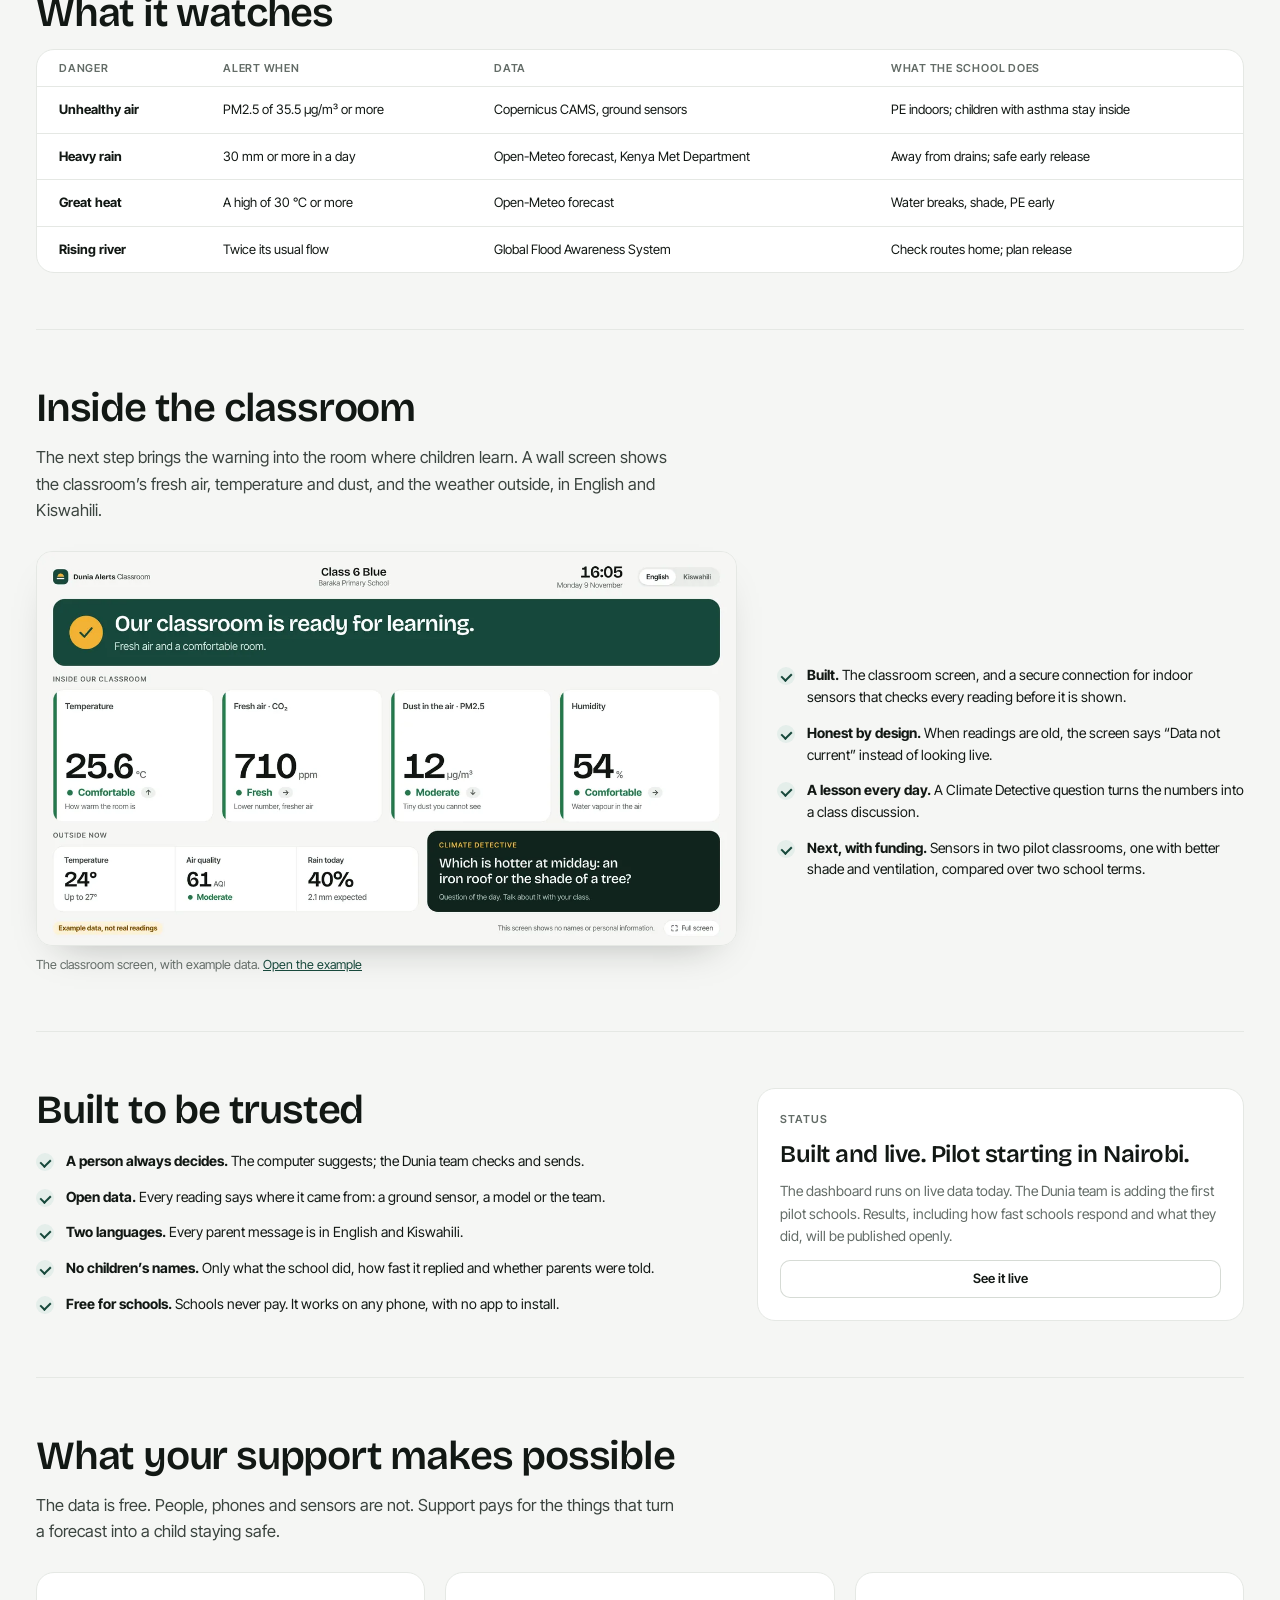
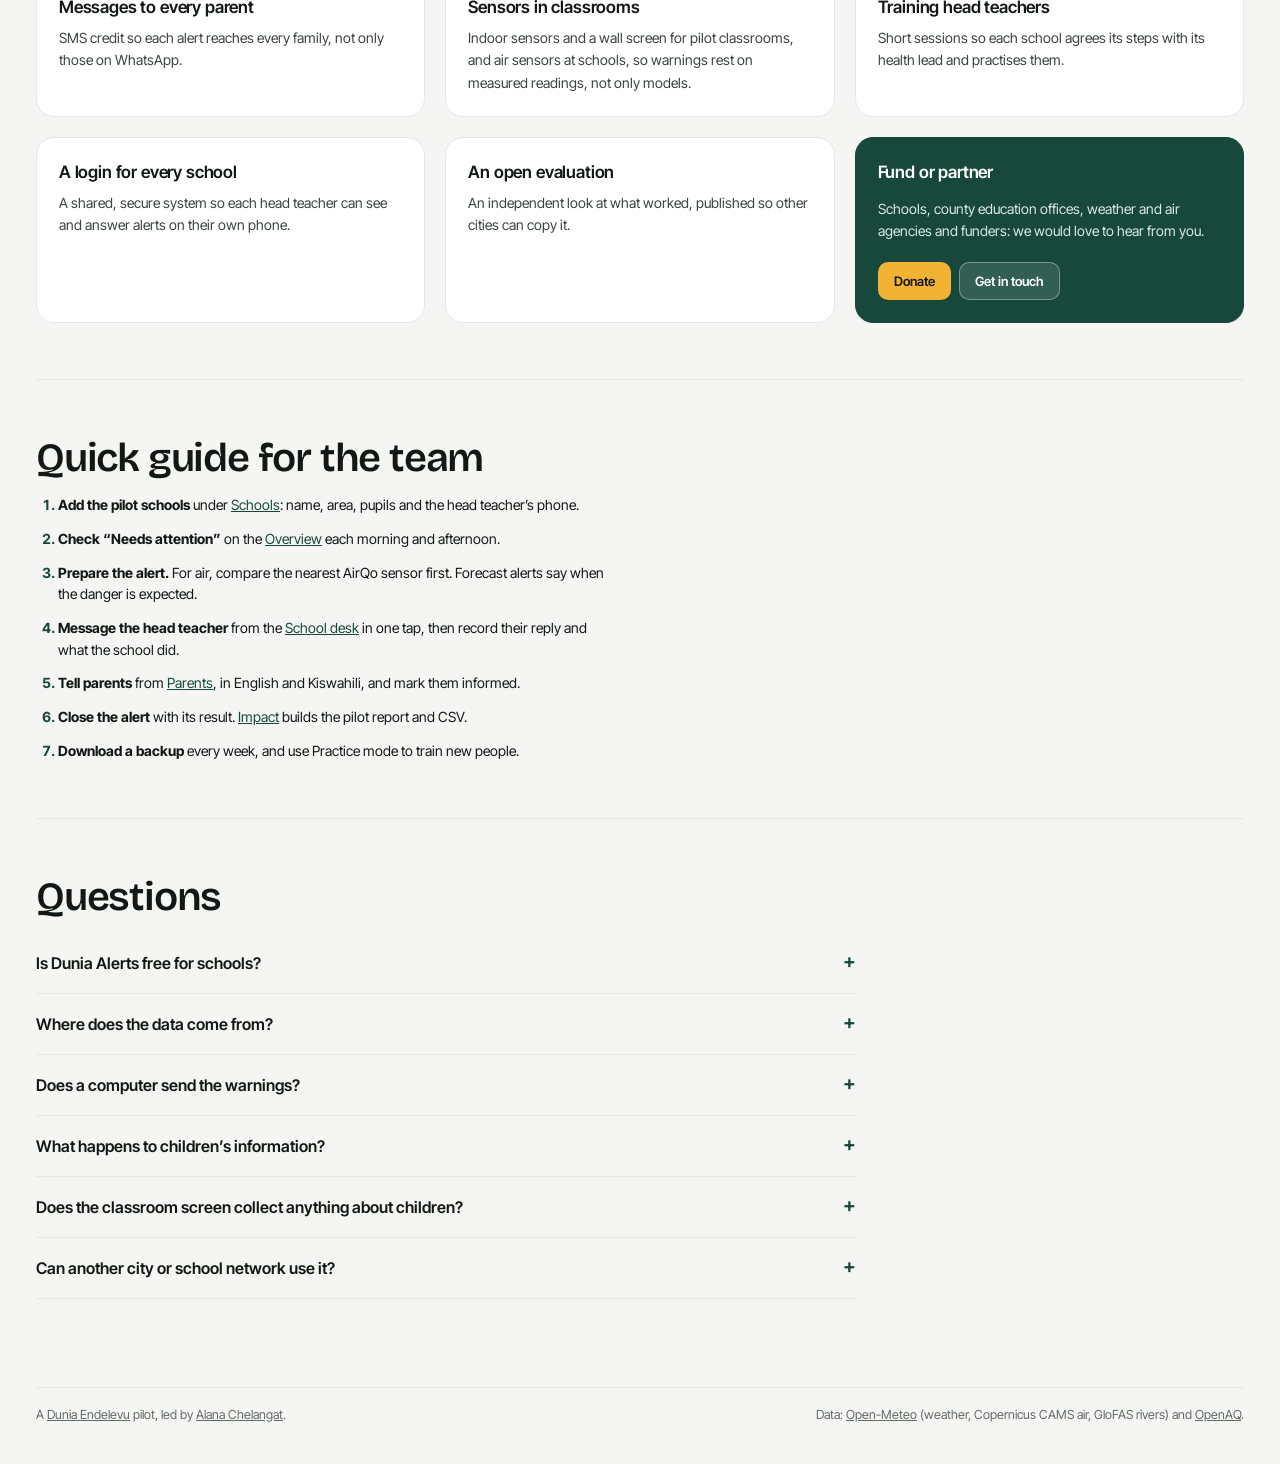
==== commit 9c2e68e2: "Add classroom screen, sensor API and alert record - classroom.html: wall screen for classroom TVs an" ====
--- a/about.html
+++ b/about.html
@@ -26,45 +26,107 @@
 <link rel="manifest" href="site.webmanifest">
 <link rel="preload" href="assets/fonts/bricolage-grotesque-latin-wght-normal.woff2" as="font" type="font/woff2" crossorigin>
 <link rel="stylesheet" href="assets/app.css">
-<script type="application/ld+json">
-{
-  "@context": "https://schema.org",
-  "@graph": [
-    {
-      "@type": "WebApplication",
-      "@id": "https://dunia-alerts.vercel.app/#app",
-      "name": "Dunia Alerts",
-      "url": "https://dunia-alerts.vercel.app/",
-      "description": "Early warning dashboard for schools in Nairobi, Kenya: unhealthy air, heat, heavy rain and rising rivers up to 48 hours ahead, with steps for head teachers and messages for parents in English and Kiswahili.",
-      "applicationCategory": "EducationalApplication",
-      "operatingSystem": "Any (web browser)",
-      "inLanguage": ["en", "sw"],
-      "isAccessibleForFree": true,
-      "offers": { "@type": "Offer", "price": "0", "priceCurrency": "KES" },
-      "areaServed": { "@type": "City", "name": "Nairobi", "containedInPlace": { "@type": "Country", "name": "Kenya" } },
-      "publisher": { "@id": "https://dunia-endelevu.vercel.app/#org" },
-      "screenshot": "https://dunia-alerts.vercel.app/og-image.png"
-    },
-    {
-      "@type": "NGO",
-      "@id": "https://dunia-endelevu.vercel.app/#org",
-      "name": "Dunia Endelevu",
-      "url": "https://dunia-endelevu.vercel.app/",
-      "founder": { "@type": "Person", "name": "Alana Chelangat", "url": "https://alanachelangat.com/" },
-      "areaServed": "Kenya"
-    },
-    {
-      "@type": "FAQPage",
-      "mainEntity": [
-        { "@type": "Question", "name": "Is Dunia Alerts free for schools?", "acceptedAnswer": { "@type": "Answer", "text": "Yes. Schools never pay. The pilot is run by Dunia Endelevu and supported by donors." } },
-        { "@type": "Question", "name": "Where does the data come from?", "acceptedAnswer": { "@type": "Answer", "text": "Weather forecasts from Open-Meteo, air quality from the Copernicus Atmosphere Monitoring Service, river flow from the Global Flood Awareness System, and, where available, ground sensors through OpenAQ, including AirQo sensors in Nairobi." } },
-        { "@type": "Question", "name": "Does a computer send the warnings?", "acceptedAnswer": { "@type": "Answer", "text": "No. The dashboard suggests an alert when a reading or forecast crosses a safe level. A person on the Dunia team checks it and decides to send it." } },
-        { "@type": "Question", "name": "What happens to children's information?", "acceptedAnswer": { "@type": "Answer", "text": "Dunia Alerts never records children's names. It records what the school did, how fast it replied and whether parents were told." } }
-      ]
+<script type="application/ld+json">{
+ "@context": "https://schema.org",
+ "@graph": [
+  {
+   "@type": "WebApplication",
+   "@id": "https://dunia-alerts.vercel.app/#app",
+   "name": "Dunia Alerts",
+   "url": "https://dunia-alerts.vercel.app/",
+   "description": "Early warning dashboard for schools in Nairobi, Kenya: unhealthy air, heat, heavy rain and rising rivers up to 48 hours ahead, with steps for head teachers and messages for parents in English and Kiswahili.",
+   "applicationCategory": "EducationalApplication",
+   "operatingSystem": "Any (web browser)",
+   "inLanguage": [
+    "en",
+    "sw"
+   ],
+   "isAccessibleForFree": true,
+   "offers": {
+    "@type": "Offer",
+    "price": "0",
+    "priceCurrency": "KES"
+   },
+   "areaServed": {
+    "@type": "City",
+    "name": "Nairobi",
+    "containedInPlace": {
+     "@type": "Country",
+     "name": "Kenya"
     }
-  ]
-}
-</script>
+   },
+   "publisher": {
+    "@id": "https://dunia-endelevu.vercel.app/#org"
+   },
+   "screenshot": "https://dunia-alerts.vercel.app/og-image.png"
+  },
+  {
+   "@type": "NGO",
+   "@id": "https://dunia-endelevu.vercel.app/#org",
+   "name": "Dunia Endelevu",
+   "url": "https://dunia-endelevu.vercel.app/",
+   "founder": {
+    "@type": "Person",
+    "name": "Alana Chelangat",
+    "url": "https://alanachelangat.com/"
+   },
+   "areaServed": "Kenya"
+  },
+  {
+   "@type": "FAQPage",
+   "mainEntity": [
+    {
+     "@type": "Question",
+     "name": "Is Dunia Alerts free for schools?",
+     "acceptedAnswer": {
+      "@type": "Answer",
+      "text": "Yes. Schools never pay. The pilot is run by Dunia Endelevu and supported by donors."
+     }
+    },
+    {
+     "@type": "Question",
+     "name": "Where does the data come from?",
+     "acceptedAnswer": {
+      "@type": "Answer",
+      "text": "Weather forecasts from Open-Meteo, air quality from the Copernicus Atmosphere Monitoring Service, river flow from the Global Flood Awareness System, and, where available, ground sensors through OpenAQ, including AirQo sensors in Nairobi."
+     }
+    },
+    {
+     "@type": "Question",
+     "name": "Does a computer send the warnings?",
+     "acceptedAnswer": {
+      "@type": "Answer",
+      "text": "No. The dashboard suggests an alert when a reading or forecast crosses a safe level. A person on the Dunia team checks it and decides to send it."
+     }
+    },
+    {
+     "@type": "Question",
+     "name": "What happens to children's information?",
+     "acceptedAnswer": {
+      "@type": "Answer",
+      "text": "Dunia Alerts never records children's names. It records what the school did, how fast it replied and whether parents were told."
+     }
+    },
+    {
+     "@type": "Question",
+     "name": "Does the classroom screen collect anything about children?",
+     "acceptedAnswer": {
+      "@type": "Answer",
+      "text": "No. It shows the room’s temperature, fresh air (CO₂), dust and humidity, and the weather outside. It has no camera or microphone, shows no names and has no controls for learners."
+     }
+    },
+    {
+     "@type": "Question",
+     "name": "Can another city or school network use it?",
+     "acceptedAnswer": {
+      "@type": "Answer",
+      "text": "We hope so. Get in touch through Dunia Endelevu and we will share what we learn from the pilot."
+     }
+    }
+   ]
+  }
+ ]
+}</script>
 </head>
 <body class="page-about">
 <a class="skip" href="#main">Skip to content</a>
@@ -130,6 +192,20 @@
       </div>
     </section>
 
+    <section class="a-sec" aria-labelledby="room">
+      <h2 id="room">Inside the classroom</h2>
+      <p class="a-intro">The next step brings the warning into the room where children learn. A wall screen shows the classroom’s fresh air, temperature and dust, and the weather outside, in English and Kiswahili.</p>
+      <div class="a-room">
+        <figure class="a-shot"><img src="assets/classroom-example.webp" width="1280" height="720" loading="lazy" alt="The Dunia Alerts classroom screen with example data: the message ‘Our classroom is ready for learning’, tiles for temperature, fresh air, dust and humidity, the weather outside and a Climate Detective question."><figcaption>The classroom screen, with example data. <a href="classroom?demo=1">Open the example</a></figcaption></figure>
+        <ul class="a-ticks">
+          <li><b>Built.</b> The classroom screen, and a secure connection for indoor sensors that checks every reading before it is shown.</li>
+          <li><b>Honest by design.</b> When readings are old, the screen says “Data not current” instead of looking live.</li>
+          <li><b>A lesson every day.</b> A Climate Detective question turns the numbers into a class discussion.</li>
+          <li><b>Next, with funding.</b> Sensors in two pilot classrooms, one with better shade and ventilation, compared over two school terms.</li>
+        </ul>
+      </div>
+    </section>
+
     <section class="a-sec a-split" aria-labelledby="trust">
       <div>
         <h2 id="trust">Built to be trusted</h2>
@@ -154,7 +230,7 @@
       <p class="a-intro">The data is free. People, phones and sensors are not. Support pays for the things that turn a forecast into a child staying safe.</p>
       <div class="a-grid">
         <article class="card"><h3>Messages to every parent</h3><p>SMS credit so each alert reaches every family, not only those on WhatsApp.</p></article>
-        <article class="card"><h3>Sensors at schools</h3><p>Ground air sensors at pilot schools, so warnings rest on measured readings, not only models.</p></article>
+        <article class="card"><h3>Sensors in classrooms</h3><p>Indoor sensors and a wall screen for pilot classrooms, and air sensors at schools, so warnings rest on measured readings, not only models.</p></article>
         <article class="card"><h3>Training head teachers</h3><p>Short sessions so each school agrees its steps with its health lead and practises them.</p></article>
         <article class="card"><h3>A login for every school</h3><p>A shared, secure system so each head teacher can see and answer alerts on their own phone.</p></article>
         <article class="card"><h3>An open evaluation</h3><p>An independent look at what worked, published so other cities can copy it.</p></article>
@@ -182,6 +258,7 @@
         <details><summary>Where does the data come from?</summary><p>Weather forecasts from Open-Meteo, air quality from the Copernicus Atmosphere Monitoring Service, river flow from the Global Flood Awareness System, and, where available, ground sensors through OpenAQ, including AirQo sensors in Nairobi.</p></details>
         <details><summary>Does a computer send the warnings?</summary><p>No. The dashboard suggests an alert when a reading or forecast crosses a safe level. A person on the Dunia team checks it and decides to send it.</p></details>
         <details><summary>What happens to children’s information?</summary><p>Dunia Alerts never records children’s names. It records what the school did, how fast it replied and whether parents were told. The pilot’s records stay on the Dunia team’s device and in its backups.</p></details>
+        <details><summary>Does the classroom screen collect anything about children?</summary><p>No. It shows the room’s temperature, fresh air (CO₂), dust and humidity, and the weather outside. It has no camera or microphone, shows no names and has no controls for learners.</p></details>
         <details><summary>Can another city or school network use it?</summary><p>We hope so. Get in touch through Dunia Endelevu and we will share what we learn from the pilot.</p></details>
       </div>
     </section>
--- a/assets/app.css
+++ b/assets/app.css
@@ -197,6 +197,13 @@
 .flow__title { font-weight: 600; }
 .flow__panel { display: flex; flex-direction: column; align-items: flex-start; gap: 12px; margin-top: 10px; padding: 14px; border-radius: 12px; background: var(--soft); }
 .flow__panel > .field { align-self: stretch; }
+.flow__warn { padding: 10px 12px; border-radius: 10px; background: #FBE9E5; color: #8E2B22; font-weight: 600; font-size: 13px; }
+.alert-tools { display: flex; flex-direction: column; align-items: flex-start; gap: 10px; margin-top: 18px; padding-top: 16px; border-top: 1px solid var(--line); }
+.alert-tools > details { align-self: stretch; }
+.audit { list-style: none; margin: 12px 0 0; padding: 0; display: flex; flex-direction: column; gap: 10px; }
+.audit li { display: grid; grid-template-columns: 118px minmax(0, 1fr); gap: 12px; font-size: 13px; line-height: 1.45; }
+.audit__d { color: var(--ink-2); }
+@media (max-width: 720px) { .audit li { grid-template-columns: 1fr; gap: 2px; } }
 .level { display: flex; flex-direction: column; gap: 6px; padding: 12px 14px; border-radius: 12px; background: var(--soft); }
 details.more summary { cursor: pointer; font-weight: 600; color: var(--accent); list-style: none; }
 details.more summary::-webkit-details-marker { display: none; }
@@ -279,6 +286,10 @@
 .a-step { display: inline-flex; align-items: center; justify-content: center; width: 34px; height: 34px; margin-bottom: 14px; border-radius: 50%; background: var(--sun); font-weight: 700; }
 .a-table { padding: 0; overflow: hidden; }
 .a-table .tablewrap { margin: 0; }
+.a-room { display: grid; grid-template-columns: minmax(0, 1.5fr) minmax(260px, 1fr); gap: 40px; align-items: center; margin-top: 8px; }
+.a-shot { margin: 0; }
+.a-shot img { display: block; width: 100%; height: auto; border-radius: 16px; border: 1px solid var(--line); box-shadow: 0 18px 40px -24px rgba(16, 22, 18, .35); }
+.a-shot figcaption { margin-top: 10px; font-size: 12.5px; color: var(--muted); }
 .a-split { display: grid; grid-template-columns: minmax(0, 1.4fr) minmax(280px, 1fr); gap: 40px; align-items: start; }
 .a-ticks { list-style: none; margin: 18px 0 0; padding: 0; display: flex; flex-direction: column; gap: 14px; }
 .a-ticks li { position: relative; padding-left: 30px; line-height: 1.55; }
@@ -321,6 +332,7 @@
 @media (max-width: 720px) {
   :root { --gap: 14px; --r: 16px; }
   .a-split { grid-template-columns: minmax(0, 1fr); gap: 24px; }
+  .a-room { grid-template-columns: minmax(0, 1fr); gap: 24px; }
   .a-grid, .a-facts, .a-steps { grid-template-columns: minmax(0, 1fr); }
   .a-hero { padding: 28px 0 48px; }
   .a-sec { padding: 40px 0; }
